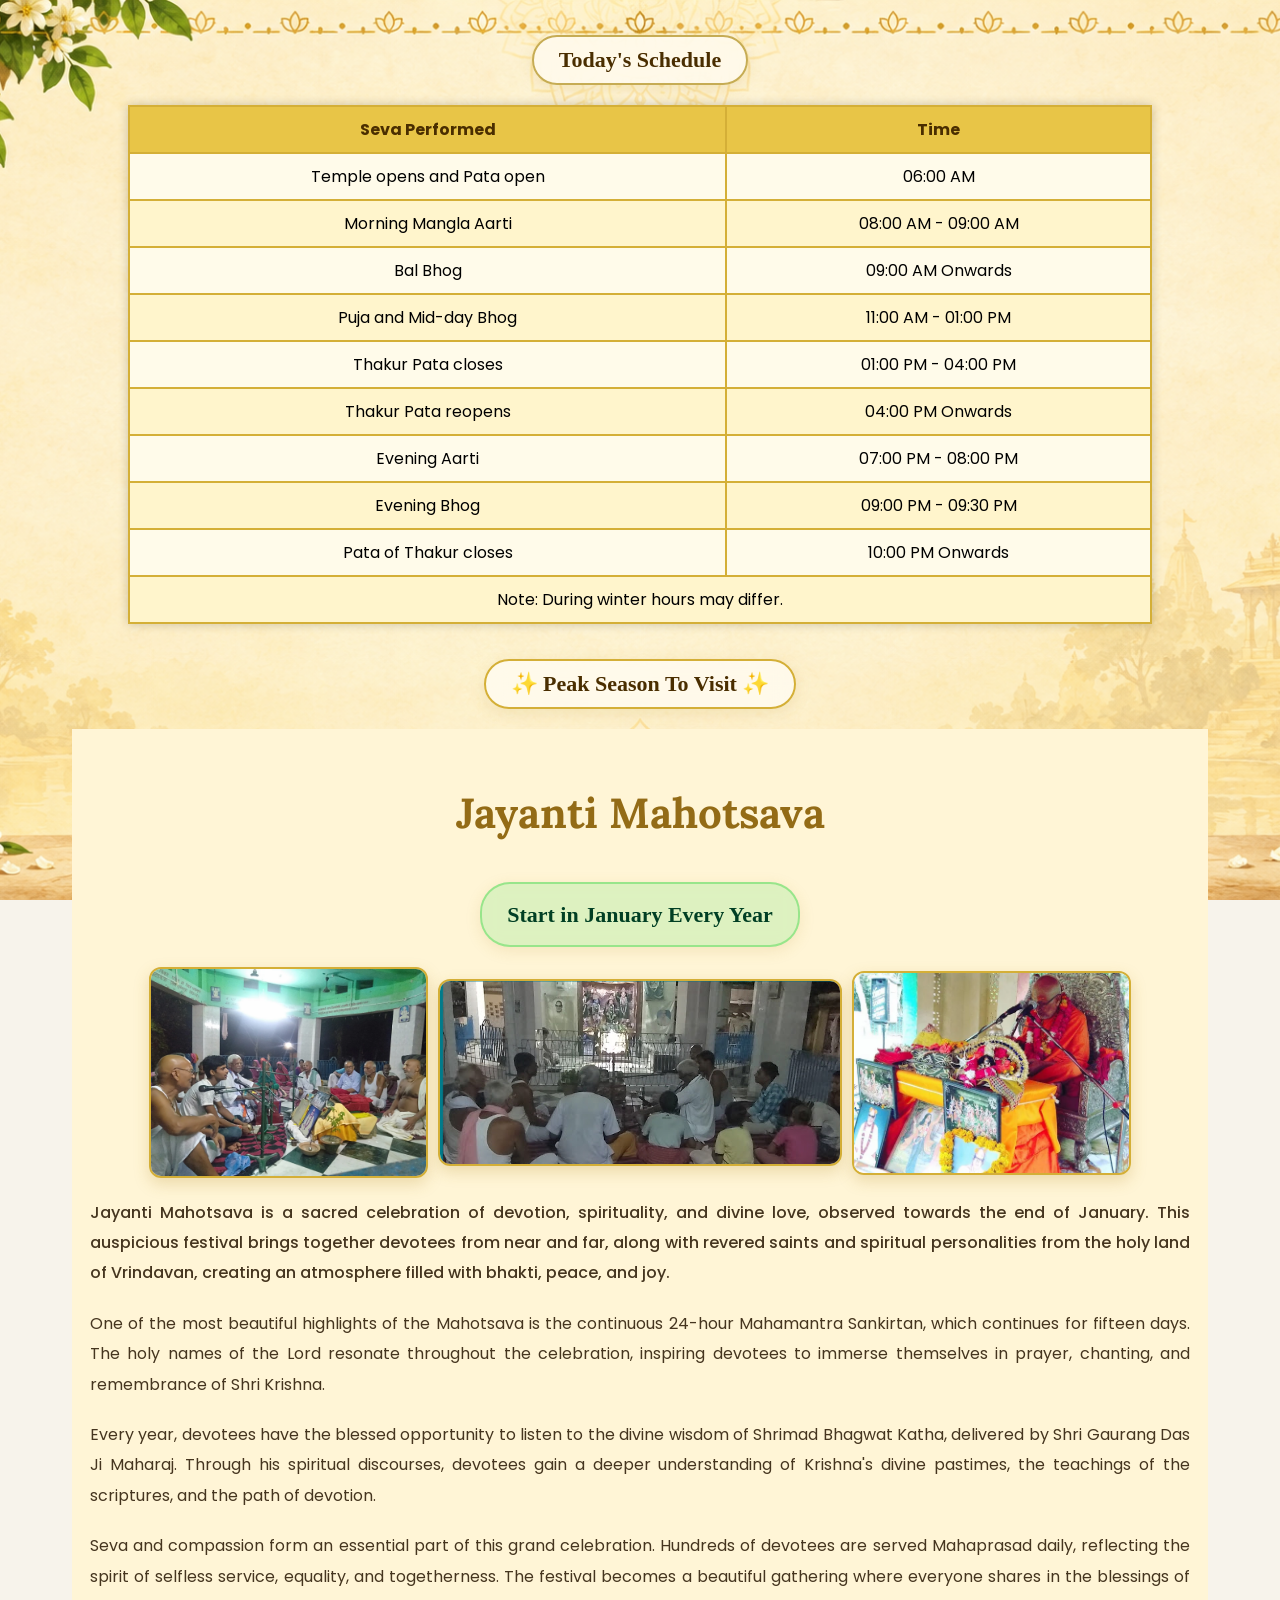
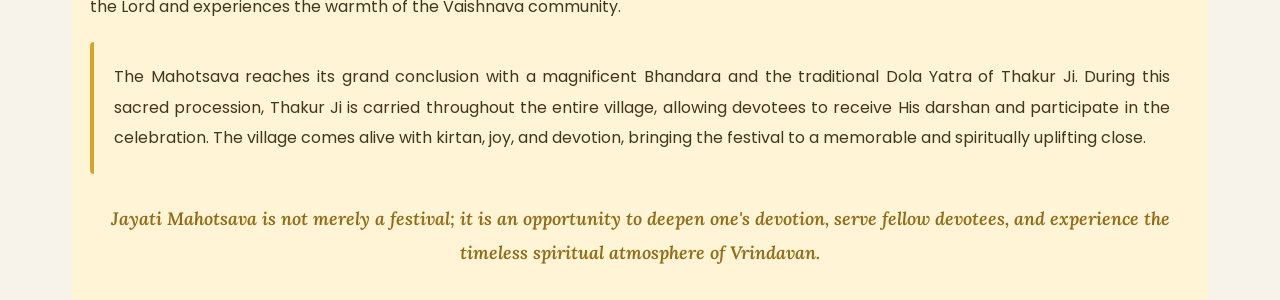
==== Schedule.html @ 7d2afb66 "new file:   Photo/C_dushrera.jpeg 	new file:   Photo/Diwali.png     	new file:   Photo/Entrance.jpeg" ====
<!DOCTYPE html>
<html lang="en">
<head>
    <meta charset="UTF-8">
    <meta name="viewport" content="width=device-width, initial-scale=1.0">
    <title>Daily Schedule</title>
    <style>
        @import url('https://fonts.googleapis.com/css2?family=Lora:wght@500;600;700&family=Poppins:wght@400;500;600;700&display=swap');
        body {
    background: linear-gradient(135deg, #FFFFFF, #FFFFFF);
    font-family: 'Poppins', sans-serif;
    margin: 0;
    padding: 0;
    color: #000000;

    background-image: url('Photo/Schedule.png');
    background-position: center;
    background-repeat: no-repeat;
    background-size: cover;
    background-attachment: fixed;
    background-color: #f7f3eb; 
    min-height: 100vh; 
    box-sizing: border-box;

}
    table {
    width: 80%;
    font-family: 'Poppins', sans-serif;
    margin: 20px auto;
    border-collapse: collapse;
    text-align: center;
    background: #fffbea;
    box-shadow: 0 0 10px rgba(0, 0, 0, 0.2);
}

th, td {
    border: 2px solid #d4af37;
    padding: 10px;
}

thead {
    background: #e8c547;
    color: #4a2e00;
}

tbody tr:nth-child(even) {
    background: #fff5cc;
}

tbody tr:hover {
    background: #fde293;
}
textarea {
    width: 60%;
    margin-top: 10px;
    border: 2px solid #d4af37;
    border-radius: 10px;
    padding: 10px;
    font-size: 1em;
    resize: none;
    background: #fffdf5;
    box-shadow: 0 0 5px #f0c13b;
}

textarea:focus {
    outline: none;
    border-color: #b8860b;
    box-shadow: 0 0 8px #ffcc00;
}

.jayati-mahotsava {
    max-width: 1100px;
    margin: 0 auto;
    padding: 10px 18px;
    color: #45351f;
    background-color: #fff5d6;
    font-family: 'Poppins', sans-serif;
    line-height: 1.9;
}

.festival-title {
    text-align: center;
    font-family: 'Lora', serif;
    font-size: clamp(28px, 4vw, 42px);
    color: #936b16;
    margin-bottom: 28px;
}

.jayati-mahotsava p {
    font-size: 16px;
    margin-bottom: 20px;
    text-align: justify;
}

.festival-intro {
    font-weight: 500;
}

.festival-conclusion {
    padding: 20px;
    border-left: 4px solid #d5a52b;
    border-radius: 4px;
}

.festival-blessing {
    text-align: center !important;
    font-family: 'Lora', serif;
    font-size: 18px !important;
    font-style: italic;
    font-weight: 600;
    color: #936b16;
    margin-top: 28px;
}

@media (max-width: 600px) {
    .jayati-mahotsava {
        padding: 28px 18px;
    }

    .jayati-mahotsava p {
        font-size: 15px;
        text-align: left;
    }
}

    </style>
</head>
<body>
    <div style="text-align: center; margin: 35px auto 20px auto;">
    <span style="display: inline-block; background: rgba(255, 253, 245, 0.75); backdrop-filter: blur(10px); -webkit-backdrop-filter: blur(10px); border: 2px solid #c6ac54; border-radius: 30px; padding: 10px 25px; color: #4a2e00; font-family: 'Georgia', serif; font-size: 22px; font-weight: bold; box-shadow: 0 4px 15px rgba(180, 140, 40, 0.15);">
        Today's Schedule 
    </span>
</div>
    <section>
    <table>
        <thead>
            <tr>
                <th>Seva Performed</th>
                <th>Time</th>
            </tr>
        </thead>
        <tbody>
            <tr><td>Temple opens and Pata open</td><td>06:00 AM</td></tr>
            <tr><td>Morning Mangla Aarti</td><td>08:00 AM - 09:00 AM</td></tr>
            <tr><td>Bal Bhog</td><td>09:00 AM Onwards</td></tr>
            <tr><td>Puja and Mid-day Bhog</td><td>11:00 AM - 01:00 PM</td></tr>
            <tr><td>Thakur Pata closes</td><td>01:00 PM - 04:00 PM</td></tr>
            <tr><td>Thakur Pata reopens</td><td>04:00 PM Onwards</td></tr>
            <tr><td>Evening Aarti</td><td>07:00 PM - 08:00 PM</td></tr>
            <tr><td>Evening Bhog</td><td>09:00 PM - 09:30 PM</td></tr>
            <tr><td>Pata of Thakur closes</td><td>10:00 PM Onwards</td></tr>
            <tr><td colspan="2"> Note: During winter hours may differ.</td></tr>
        </tbody>
    </table>
</section>
<div style="text-align: center; margin: 35px auto 20px auto;">
    <span style="display: inline-block; background: rgba(255, 253, 245, 0.75); backdrop-filter: blur(10px); -webkit-backdrop-filter: blur(10px); border: 2px solid #d4af37; border-radius: 30px; padding: 10px 25px; color: #4a2e00; font-family: 'Georgia', serif; font-size: 22px; font-weight: bold; box-shadow: 0 4px 15px rgba(180, 140, 40, 0.15);">
        ✨ Peak Season To Visit ✨
    </span>
</div>
<section class="jayati-mahotsava">
    <h2 class="festival-title">Jayanti Mahotsava</h2>

<div style="text-align: center; margin: 15px auto 10px auto;">
    <span style="display: inline-block; background: rgba(57, 225, 82, 0.169); backdrop-filter: blur(10px); -webkit-backdrop-filter: blur(10px); border: 2px solid #37d43f69; border-radius: 30px; padding: 10px 25px; color: #013f24; font-family: 'Georgia', serif; font-size: 22px; font-weight: bold; box-shadow: 0 4px 15px rgba(180, 140, 40, 0.15);">
         Start in January Every Year 
    </span>
</div>    <div style="display: flex; justify-content: center; align-items: center; gap: 10px; flex-wrap: wrap; margin: 20px 0;">
    <img src="Photo/kuti2.webp" alt="Jayanti Mahotsava 1" style="width: 25%; max-width: 400px; height: auto; border-radius: 12px; border: 2px solid #d4af37; box-shadow: 0 6px 15px rgba(180, 140, 40, 0.25); object-fit: cover;">
    <img src="Photo/Satsang.png" alt="Jayanti Mahotsava 2" style="width: 100%; max-width: 400px; height: auto; border-radius: 12px; border: 2px solid #d4af37; box-shadow: 0 6px 15px rgba(180, 140, 40, 0.25); object-fit: cover;">
    <img src="Photo/kuti1.webp" alt="Jayanti Mahotsava 2" style="width: 25%; max-width: 400px; height: 200px; border-radius: 12px; border: 2px solid #d4af37; box-shadow: 0 6px 15px rgba(180, 140, 40, 0.25); object-fit: cover;">

</div>
<p class="festival-intro">
        Jayanti Mahotsava is a sacred celebration of devotion, spirituality,
        and divine love, observed towards the end of January. This auspicious
        festival brings together devotees from near and far, along with
        revered saints and spiritual personalities from the holy land of
        Vrindavan, creating an atmosphere filled with bhakti, peace, and joy.
    </p>

    <p class="festival-description">
        One of the most beautiful highlights of the Mahotsava is the
        continuous 24-hour Mahamantra Sankirtan, which continues for
        fifteen days. The holy names of the Lord resonate throughout
        the celebration, inspiring devotees to immerse themselves in
        prayer, chanting, and remembrance of Shri Krishna.
    </p>

    <p class="festival-description">
        Every year, devotees have the blessed opportunity to listen to
        the divine wisdom of Shrimad Bhagwat Katha, delivered by
        Shri Gaurang Das Ji Maharaj. Through his spiritual discourses,
        devotees gain a deeper understanding of Krishna's divine pastimes,
        the teachings of the scriptures, and the path of devotion.
    </p>

    <p class="festival-description">
        Seva and compassion form an essential part of this grand celebration.
        Hundreds of devotees are served Mahaprasad daily, reflecting the
        spirit of selfless service, equality, and togetherness. The festival
        becomes a beautiful gathering where everyone shares in the blessings
        of the Lord and experiences the warmth of the Vaishnava community.
    </p>

    <p class="festival-conclusion">
        The Mahotsava reaches its grand conclusion with a magnificent
        Bhandara and the traditional Dola Yatra of Thakur Ji. During this
        sacred procession, Thakur Ji is carried throughout the entire
        village, allowing devotees to receive His darshan and participate
        in the celebration. The village comes alive with kirtan, joy,
        and devotion, bringing the festival to a memorable and spiritually
        uplifting close.
    </p>

    <p class="festival-blessing">
        Jayati Mahotsava is not merely a festival; it is an opportunity
        to deepen one's devotion, serve fellow devotees, and experience
        the timeless spiritual atmosphere of Vrindavan.
    </p>
</section>
</body>
</html>
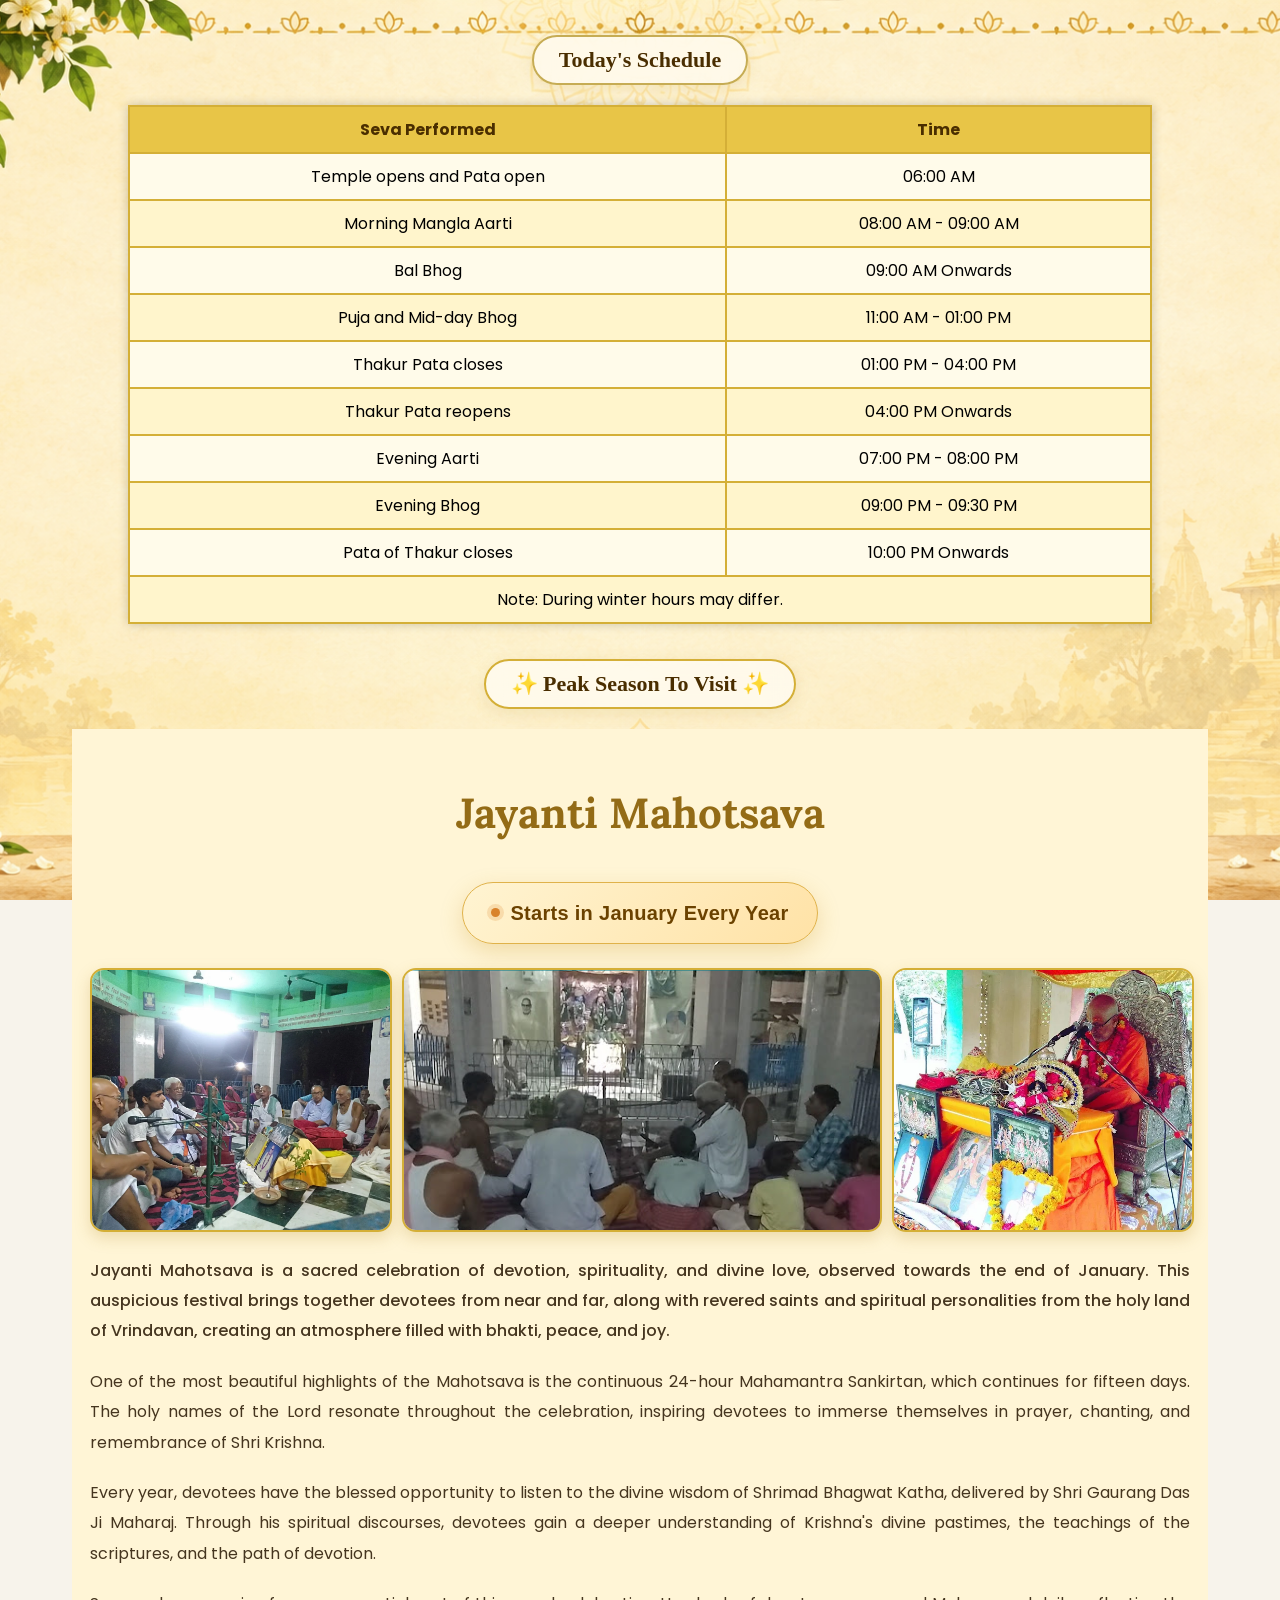
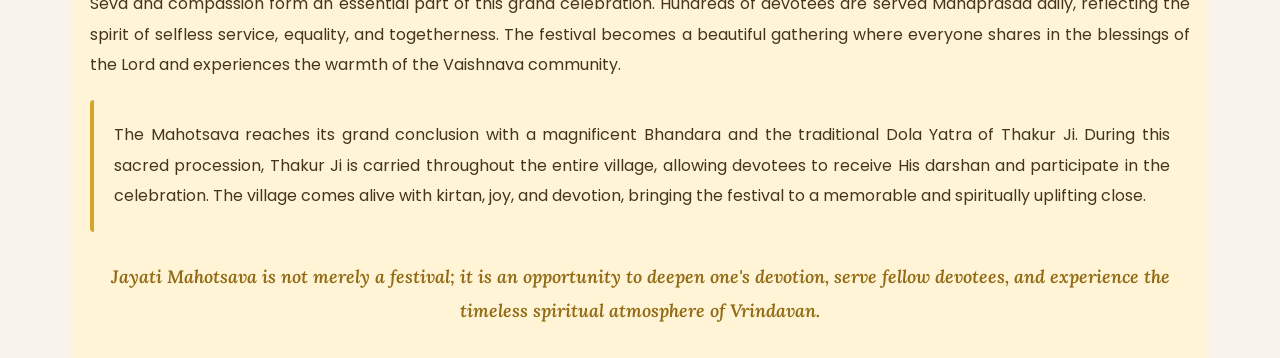
==== commit d2256f1a: "Add festival badge and gallery layout" ====
--- a/Schedule.html
+++ b/Schedule.html
@@ -122,7 +122,69 @@
         text-align: left;
     }
 }
-
+.festival-badge-wrap {
+    text-align: center;
+    margin: 15px auto 10px auto;
+}
+
+.festival-badge {
+    display: inline-flex;
+    align-items: center;
+    gap: 10px;
+    padding: 11px 28px;
+    font-family: 'Poppins', sans-serif;
+    font-size: clamp(15px, 4vw, 20px);
+    font-weight: 600;
+    letter-spacing: 0.3px;
+    color: #6b4200;
+    background: linear-gradient(135deg, #fff4d2, #ffe2a6);
+    border: 1.5px solid #e0b24a;
+    border-radius: 999px;
+    box-shadow: 0 8px 22px rgba(201, 149, 26, 0.25);
+}
+
+.festival-badge::before {
+    content: "";
+    width: 9px;
+    height: 9px;
+    border-radius: 50%;
+    background: #d9822b;
+    box-shadow: 0 0 0 4px rgba(217, 130, 43, 0.20);
+}
+
+.festival-gallery {
+    display: grid;
+    grid-template-columns: 1fr 1.6fr 1fr;
+    gap: 14px;
+    margin: 24px 0;
+}
+
+.festival-gallery img {
+    width: 100%;
+    height: 260px;
+    object-fit: cover;
+    display: block;
+    border-radius: 14px;
+    border: 2px solid #d4af37;
+    box-shadow: 0 6px 15px rgba(180, 140, 40, 0.25);
+}
+
+@media (max-width: 600px) {
+    .festival-gallery {
+        grid-template-columns: 1fr 1fr;
+        gap: 10px;
+    }
+
+    .festival-gallery img {
+        height: 170px;
+    }
+
+    .festival-gallery img.gallery-wide {
+        grid-column: 1 / -1;
+        order: -1;
+        height: 200px;
+    }
+}
     </style>
 </head>
 <body>
@@ -161,15 +223,14 @@
 <section class="jayati-mahotsava">
     <h2 class="festival-title">Jayanti Mahotsava</h2>
 
-<div style="text-align: center; margin: 15px auto 10px auto;">
-    <span style="display: inline-block; background: rgba(57, 225, 82, 0.169); backdrop-filter: blur(10px); -webkit-backdrop-filter: blur(10px); border: 2px solid #37d43f69; border-radius: 30px; padding: 10px 25px; color: #013f24; font-family: 'Georgia', serif; font-size: 22px; font-weight: bold; box-shadow: 0 4px 15px rgba(180, 140, 40, 0.15);">
-         Start in January Every Year 
-    </span>
-</div>    <div style="display: flex; justify-content: center; align-items: center; gap: 10px; flex-wrap: wrap; margin: 20px 0;">
-    <img src="Photo/kuti2.webp" alt="Jayanti Mahotsava 1" style="width: 25%; max-width: 400px; height: auto; border-radius: 12px; border: 2px solid #d4af37; box-shadow: 0 6px 15px rgba(180, 140, 40, 0.25); object-fit: cover;">
-    <img src="Photo/Satsang.png" alt="Jayanti Mahotsava 2" style="width: 100%; max-width: 400px; height: auto; border-radius: 12px; border: 2px solid #d4af37; box-shadow: 0 6px 15px rgba(180, 140, 40, 0.25); object-fit: cover;">
-    <img src="Photo/kuti1.webp" alt="Jayanti Mahotsava 2" style="width: 25%; max-width: 400px; height: 200px; border-radius: 12px; border: 2px solid #d4af37; box-shadow: 0 6px 15px rgba(180, 140, 40, 0.25); object-fit: cover;">
-
+<div class="festival-badge-wrap">
+    <span class="festival-badge">Starts in January Every Year</span>
+</div>
+
+<div class="festival-gallery">
+    <img src="Photo/kuti2.webp" alt="Jayanti Mahotsava kirtan">
+    <img src="Photo/Satsang.png" alt="Jayanti Mahotsava satsang" class="gallery-wide">
+    <img src="Photo/kuti1.webp" alt="Jayanti Mahotsava katha">
 </div>
 <p class="festival-intro">
         Jayanti Mahotsava is a sacred celebration of devotion, spirituality,
